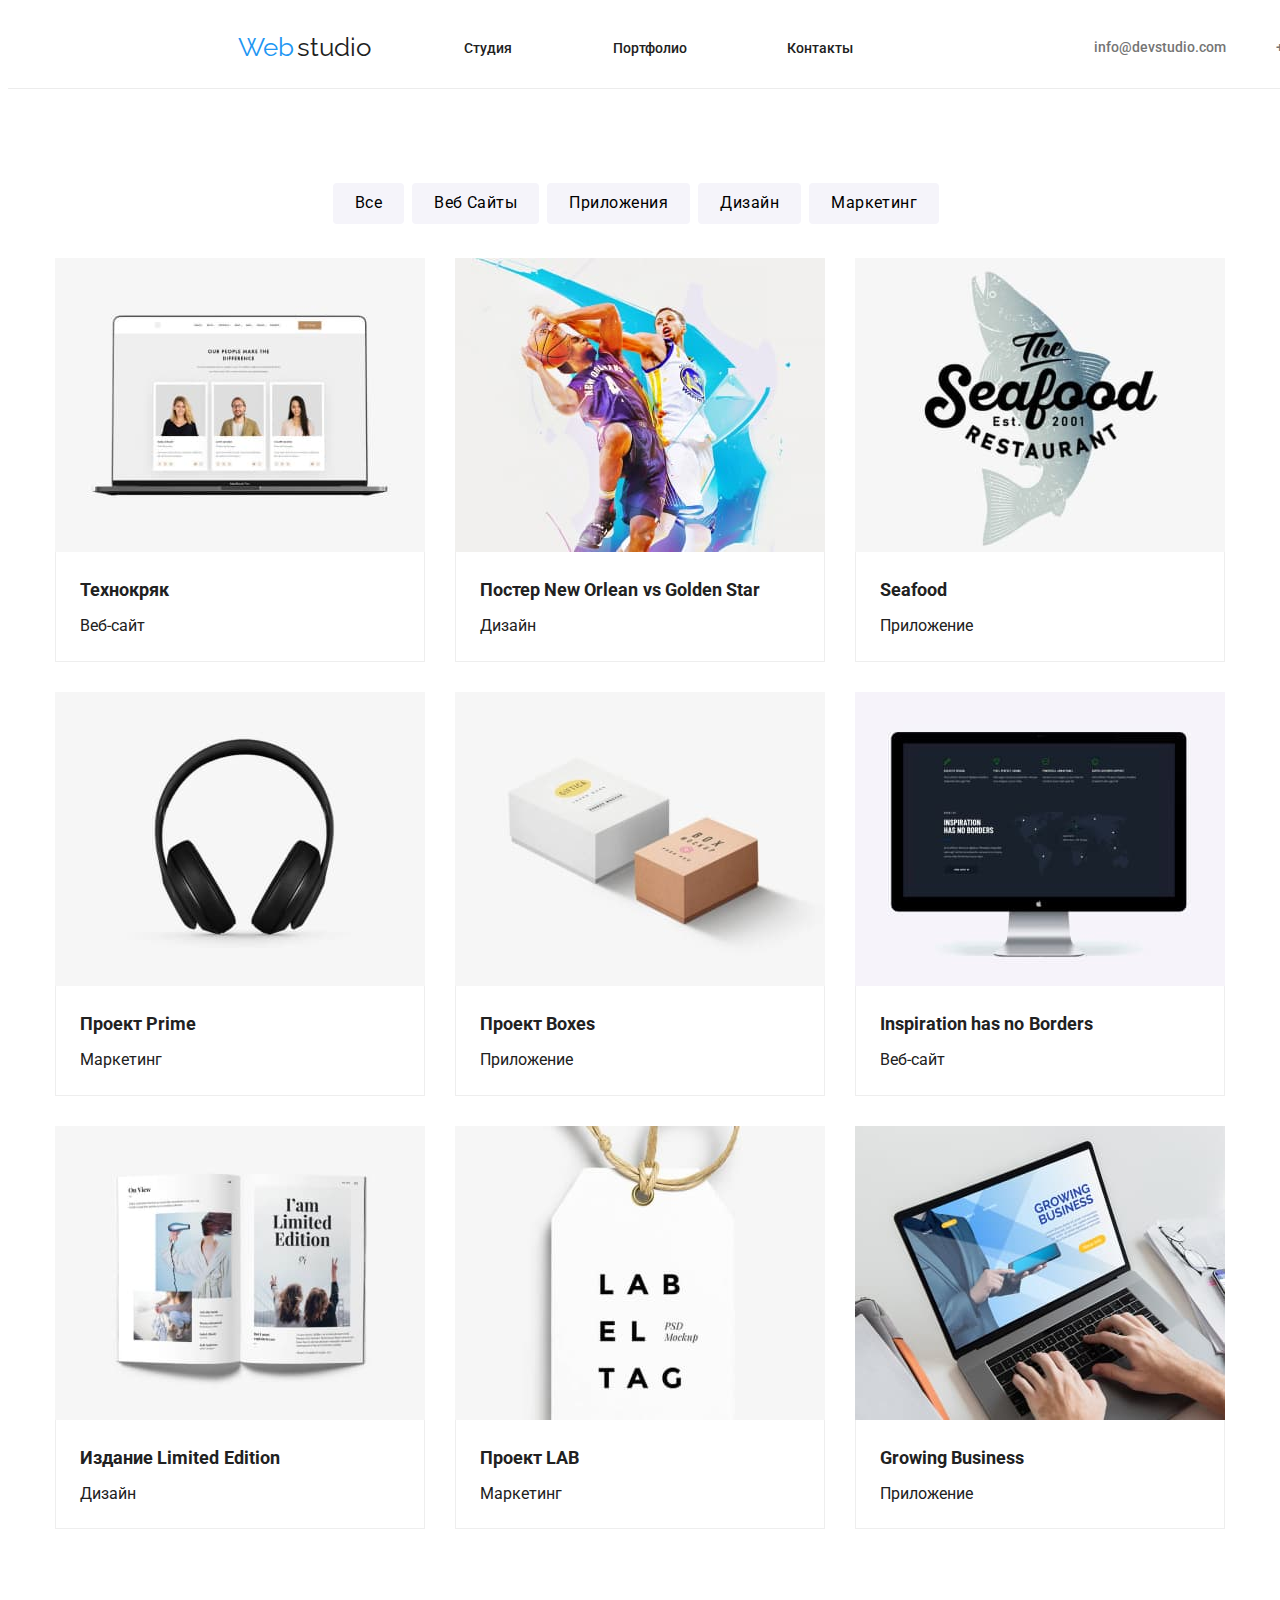
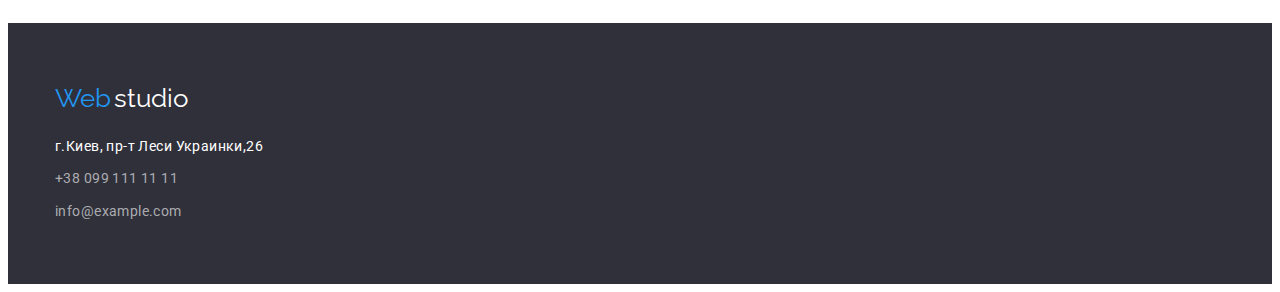
==== portfolio.html @ 30471bc2 "st" ====
<!DOCTYPE html>
<html lang="ru">
<head>
    <meta charset="UTF-8">
    <meta http-equiv="X-UA-Compatible" content="IE=edge">
    <meta name="viewport" content="width=device-width, initial-scale=1.0">
    <title>Portfolio</title>
    <link rel="stylesheet" href="https://cdnjs.cloudflare.com/ajax/libs/modern-normalize/1.1.0/modern-normalize.min.css"
        integrity="sha512-wpPYUAdjBVSE4KJnH1VR1HeZfpl1ub8YT/NKx4PuQ5NmX2tKuGu6U/JRp5y+Y8XG2tV+wKQpNHVUX03MfMFn9Q=="
        crossorigin="anonymous" referrerpolicy="no-referrer" />
    <link href="https://fonts.googleapis.com/css2?family=Raleway:wght@700&family=Roboto:wght@400;500;700;900&display=swap"
        rel="stylesheet">
    <link rel="stylesheet" href="./css/styles.css">
</head>
<body>
<!-- Шапка страницы -->
<header class="header">
    <!-- Навигация сайта -->
    <div class="header-container container">
        <nav class="nav">
            <a href="/" class="link logo-flex"> <span class="logoweb">Web</span> <span class="logo">studio</span> </a>
            <ul class="header-list ul-li">
                <li class="contact"> <a href="./index.html" class="header-item link">Студия</a></li>
                <li class="contact"> <a href="./portfolio.html" class="header-item link">Портфолио</a></li>
                <li class="contact"> <a href="/" class="header-item link">Контакты</a></li>
            </ul>
        </nav>
        <!-- Контакты -->
        <ul class="header-contacts ul-li ">
            <li class="contact"><a class="header-contact link" href="mailto:info@devstudio.com " title="info@devstudio.com"> info@devstudio.com
                </a></li>
                <li class="contact"><a class="header-contact link" href="tel:+380961111111">+38 096 111 11 11</a></li>
        </ul>
    </div>
</header>
<!-- Портфолио  -->

<main class="main">

    <section class="portfolio-main section">
        <div class="container">
                <h1 class="visually-hidden">Портфолио</h1>

                <!-- Кнопки -->
                    <ul class="button-list ul-li">
                        <li><button type="button" class="button-item">Все</button></li>
                        <li><button type="button" class="button-item">Веб Сайты</button></li>
                        <li><button type="button" class="button-item">Приложения</button></li>
                        <li><button type="button" class="button-item">Дизайн</button></li>
                        <li><button type="button" class="button-item">Маркетинг</button></li>
                    </ul>

            <!-- Основной контент -->

                <ul class="main-list ul-li">
                    <li class="main-item">
                        <a href="" class="link">
                            <article>
                                
                                    <img src="./images/portfolio-notebook.jpg" alt="Ноутбук" width="370">
                                
                                <div class="card-text" >
                                    <h2 class="title">Технокряк</h2>
                                    <p class="text">Веб-сайт</p>
                                </div>
                            </article>
                        </a>
                    </li>

                    <li class="main-item">
                        <a href="" class="link">
                            <article>
                                
                                    <img src="./images/portfolio-basket.jpg" alt="Постер игры в баскетбол" width="370">
                                
                                <div class="card-text" >
                                    <h2 class="title">Постер <span lang="en">New Orlean vs Golden Star</span></h2>
                                    <p class="text">Дизайн</p>
                                </div>
                            </article>
                        </a>

                    </li>
                    <li class="main-item">
                        <a href="" class="link">
                            <article>
                                
                                    <img src="./images/portfolio-logo.jpg" alt="Логотип ресторана" width="370">
                                
                                <div class="card-text" >
                                    <h2 class="title" lang="en">Seafood</h2>
                                    <p class="text">Приложение</p>
                                </div>
                            </article>
                        </a>
                    </li>

                    <li class="main-item">
                        <a href="/" class="link">

                            <article>
                                
                                    <img src="./images/portfolio-music.jpg" alt="Наушники" width="370">
                                
                                <div class="card-text" >
                                    <h2 class="title">Проект <span lang="en">Prime</span></h2>
                                    <p class="text">Маркетинг</p>
                                </div>
                            </article>
                        </a>
                    </li>

                    <li class="main-item">
                        <a href="/" class="link">
                            <article>
                                
                                    <img src="./images/portfolio-cube.jpg" alt="Коробка" width="370">
                                
                                <div class="card-text" >
                                    <h2 class="title">Проект <span lang="en">Boxes</span></h2>
                                    <p class="text">Приложение</p>
                                </div>
                            </article>
                        </a>
                    </li>

                    <li class="main-item">
                        <article>
                            
                                <img src="./images/portfolio-screen.jpg" alt="Монитор" width="370">
                            
                            <div class="card-text" >
                                <h2 class="title" lang="en">Inspiration has no Borders</h2>
                                <p class="text">Веб-сайт</p>
                            </div>
                        </article>
                        <a href="/" class="link">
                        </a>
                    </li>

                    <li class="main-item">
                        <article>
                            
                                <img src="./images/portfolio-book.jpg" alt="Книга" width="370">
                            
                            <div class="card-text" >
                                <h2 class="title">Издание <span lang="en">Limited Edition</span></h2>
                                <p class="text">Дизайн</p>
                            </div>
                        </article>
                        <a href="/" class="link">
                        </a>
                    </li>

                    <li class="main-item">
                        <article>
                            
                                <img src="./images/portfolio-letters.jpg" alt="Бирка" width="370">
                            
                            <div class="card-text" >
                                <h2 class="title">Проект LAB</h2>
                                <p class="text">Маркетинг</p>
                            </div>
                        </article>
                        <a href="/" class="link">
                        </a>
                    </li>

                    <li class="main-item">
                        <a href="/" class="link">
                            <article>
                                
                                    <img src="./images/portfolio-business.jpg" alt="Вебсайт" width="370">
                                
                                <div class="card-text" >
                                    <h2 class="title" lang="en">Growing Business</h2>
                                    <p class="text">Приложение</p>
                                </div>
                            </article>
                        </a>
                    </li>
                </ul>
        </div>
    </section>
</main>


<!-- footer -->
<footer class="footer">
    <div class="container">
        <a href="/" class="logo-footer link"> <span class="logoweb">Web</span> <span class="footer-logo">studio</span> </a>
        <address class="address-section">
            <ul class="footer-list ul-li">
                <li class="footer-item"><a href="/" class="footer-contact adress link"> г.Киев, пр-т Леси Украинки,26 </a></li>
                <li class="footer-item"><a href="tel:+380991111111" class="footer-contact link">+38 099 111 11 11</a></li>
                <li class="footer-item"><a href="mailto:info@example.com" title="info@example.com" class="footer-contact link"> info@example.com
                    </a></li>
            </ul>
        </address>
    </div>
</footer>
</body>
</html>
---- css/styles.css ----
:root {
  --primary-text-color: #e5e5e5;
  --title-text-color: #212121;
  --accent-color: #2196f3;
  --blue-main-button-hover: #188ce8;
  --primary-white-color: #757575;
  --button-background: #f5f4fa;
  --white-color: #ffffff;
  --black-box-color: #2f303a;
  --style-for-footer-contacts: #acacb0;
  --background-for-header: #ececec;
  --size-margin-one: 30px;
  --border-card-portfolio: #eeeeee;
}
body {
  color: var(--title-text-color);
  background-color: var(--white-color);
  font-family: Roboto, sans-serif;
  font-size: 14px;
  letter-spacing: 0.03px;
}
p,
h1,
h2,
h3,
h4,
h5,
h6 {
  margin: 0;
}
ul,
ol {
  margin: 0;
  padding: 0;
}
img {
  display: block;
  max-width: 100%;
  height: auto;
}
*,
*::before,
*::after {
  box-sizing: border-box;
}
.link {
  text-decoration: none;
}
.ul-li {
  list-style: none;
}

/* Общие стили и стили портфолио */
.section {
  padding-top: 94px;
  padding-bottom: 94px;
}

.container {
  width: 1200px;
  padding-left: 15px;
  padding-right: 15px;
  margin: 0 auto;
}
.header-container {
  display: flex;
  align-items: center;
}
.nav {
  display: flex;
  align-items: center;
}
.logo-flex {
  margin-top: 24px;
  margin-bottom: 25px;
  margin-right: 93px;
  margin-left: 15px;
}

.header-contacts {
  display: flex;
  align-items: center;
  margin-left: auto;
}

.header-contact {
  font-style: normal;
  font-weight: 500;
  line-height: 1.7;
  letter-spacing: 2%;
  color: var(--primary-white-color);
}

.contact {
  margin-right: 50px;
}
.contact:last-child {
  margin-right: 0;
}

.header-list {
  display: flex;
}

.header {
  border-bottom-color: var(--background-for-header);
  border-bottom-width: 1px;
  border-bottom-style: solid;

  width: 1600px;
  height: auto;

  display: flex;
}
/* Хедер */
/* Логтип */
.logoweb {
  color: var(--accent-color);
  font-family: Raleway;
  font-size: 26px;
  line-height: 1.2;
}
.logo {
  color: var(--title-text-color);
  font-family: Raleway;
  font-size: 26px;
  line-height: 1.2;
}
/* Ссылки навигации */
/* .header-item:last-child {
  margin-right: 0;
} */

.header-item {
  font-style: normal;
  font-weight: 500;
  line-height: 1.14;
  letter-spacing: 2%;
  color: var(--title-text-color);
  display: inline block;

  margin-right: 50px;
}
.header-item:hover,
.header-item:focus {
  font-weight: 500;
  line-height: 1.14;
  color: var(--accent-color);
}

/* Hover для контактов */
.header-contact:hover,
.header-contact:focus {
  color: var(--accent-color);
}

/* ----------Позиционирование Main -------portfolio----*/

.portfolio-main {
  padding-top: 94px;
  padding-bottom: 94px;
}

.button-list {
  display: flex;

  margin-bottom: 34px;
  justify-content: center;
}
.button-item {
  margin-right: 8px;

  border-radius: 4px;
  overflow: hidden;
  border: 0;
}

.main-list {
  display: flex;
  justify-content: center;
  flex-wrap: wrap;
  margin-top: calc(-1 * var(--size-margin-one));
  margin-left: calc(-1 * var(--size-margin-one));
}
.main-item {
  flex-basis: calc(100% / 3 - var(--size-margin-one));
  margin-left: var(--size-margin-one);
  margin-top: var(--size-margin-one);
}
.card-text {
  padding: 20px 24px;

  border-right-width: 1px;
  border-right-style: solid;
  border-right-color: var(--border-card-portfolio);

  border-left-width: 1px;
  border-left-style: solid;
  border-left-color: var(--border-card-portfolio);

  border-bottom-color: var(--border-card-portfolio);
  border-bottom-width: 1px;
  border-bottom-style: solid;
}

/* Позиционирование Футер */

/* Позиционирование главной страницы */
/* Позиционирование main главной страницы */

.main-second-section {
  margin: 0 auto;
  align-items: center;
}

.main-second-list {
  display: flex;
}
.main-second-item {
  margin-right: 30px;
}

.main-second-item:last-child {
  margin-right: 0;
}
/* Заголовки секции */
.main-second-title {
  font-weight: 700;
  line-height: 1.1;
  font-size: 14px;
  text-transform: uppercase;
}
/* Текст секции */
.main-second-text {
  line-height: 1.7;
  color: var(--primary-white-color);

  margin-top: 10px;
}

/* Заголовок секции */
.main-third-title {
  font-weight: 700;
  font-size: 36px;
  line-height: 1.2;
  text-align: center;

  padding-bottom: 50px;
}
.main-third-list {
  align-content: center;
  display: flex;
  margin-right: -30px;
  justify-content: center;
  margin-right: -30px;
}
.main-third-item {
  width: calc(100% / 3 - 30);
  margin-right: 30px;
}
/* -------------Секция наша команда --------------*/
.team-section {
  background-color: var(--button-background);
  padding-bottom: 94px;
}
.team {
  text-align: center;
  justify-content: center;
  margin-bottom: 50px;
}
.team-list {
  display: flex;
  padding-right: auto;
  padding-left: auto;
  margin-top: calc(-1 * var(--size-margin-one));
  margin-left: calc(-1 * var(--size-margin-one));
}
.team-list > .team-item {
  flex-basis: calc(100% / 4 - var(--size-margin-one));
  margin-left: var(--size-margin-one);
  margin-top: var(--size-margin-one);
}

.team {
  font-weight: 700;
  font-size: 36px;
  line-height: 1.2;

  text-align: center;
}

.team-title {
  font-weight: 500;
  font-size: 16px;
  line-height: 1.2;

  text-align: center;
}
/* Текст секции */
.team-text {
  font-size: 16px;
  line-height: 1.2;

  text-align: center;
  margin-top: 10px;
}

.card {
  background-color: white;

  box-shadow: 0px 1px 3px rgba(0, 0, 0, 0.12), 0px 1px 1px rgba(0, 0, 0, 0.14),
    0px 2px 1px rgba(0, 0, 0, 0.2);

  border-radius: 0px 0px 4px 4px;
}

.card-content {
  padding-top: 30px;
  padding-bottom: 30px;
}

/* Футер основная страница */

/* Main contant */
.main {
  background-color: var(--white-color);
}
/* Скрытый заголовок */
.visually-hidden {
  position: absolute;
  width: 1px;
  height: 1px;
  margin: -1px;
  padding: 0;
  overflow: hidden;
  border: 0;
  clip: rect(0 0 0 0);
}

/* -----------Кнопки портфолио------------- */

.button-item {
  font-family: Roboto;
  font-style: 500;
  font-size: 16px;
  line-height: 1.8;
  letter-spacing: 0.03em;
  background-color: var(--button-background);
  cursor: pointer;
  font-family: inherit;

  padding: 6px 22px;
}
.button-item:hover,
.button-item:focus {
  background-color: var(--accent-color);
  color: var(--white-color);
  cursor: pointer;
  font-family: inherit;
}
.button-item:active {
  color: var(--accent-color);
}

/* -----------Шрифты основного контента портфолио */
.title {
  font-weight: 700;
  font-size: 18px;
  line-height: 2;
  color: var(--title-text-color);

  margin-bottom: 4px;
}
/* Текст портфолио */
.text {
  font-size: 16px;
  line-height: 1.8;
  color: var(--title-text-color);
}
/* Footer */
.footer {
  background-color: var(--black-box-color);
  padding-top: 60px;
  padding-bottom: 60px;
}
/* ----------Вторая часть логотипа футера */
.footer-logo {
  color: var(--white-color);
  font-family: Raleway;
  font-size: 26px;
  line-height: 1.2;
}
.logo-footer {
}
.footer-item {
  margin-bottom: 9px;
}
.footer-item:last-child {
  margin-bottom: 0;
}
.footer-item:first-child {
  margin-top: 20px;
}

/* --------------Контактные данные футер*/
.footer-contact {
  font-style: normal;
  line-height: 1.7;
  letter-spacing: 0.03em;
  color: var(--style-for-footer-contacts);
  margin-bottom: 9px;
}
.footer-contact:hover,
.footer-contact:focus {
  line-height: 1.7;
  color: var(--accent-color);
}
.adress {
  color: var(--white-color);
}

/*----------- Стили главной страницы */
/* -----------Хедер идентичен странице портфолио */

/* ---------Основная секция------- */

.main-first-section {
  background-color: var(--black-box-color);
  flex-grow: 1;
  align-items: center;
  text-align: center;

  padding-top: 200px;
  padding-bottom: 200px;
}
/* Заголовок */
.chief-title {
  font-weight: 900;
  font-size: 44px;
  line-height: 1.3;
  text-align: center;
  vertical-align: top;
  color: var(--white-color);
  text-transform: uppercase;

  width: 696px;
  margin: 0 auto;
  margin-bottom: 30px;
}
/* Кнопка под заголовком */
.main-button {
  font-family: Roboto;
  font-weight: 700;
  font-size: 16px;
  line-height: 1.8;
  letter-spacing: 0.03em;
  background-color: var(--accent-color);
  color: var(--white-color);
  cursor: pointer;
  font-family: inherit;
  text-align: center;

  border-radius: 4px;
  overflow: hidden;
  border: 0;

  padding: 10px 32px;
}

/* Секция чем мы занимаемся */
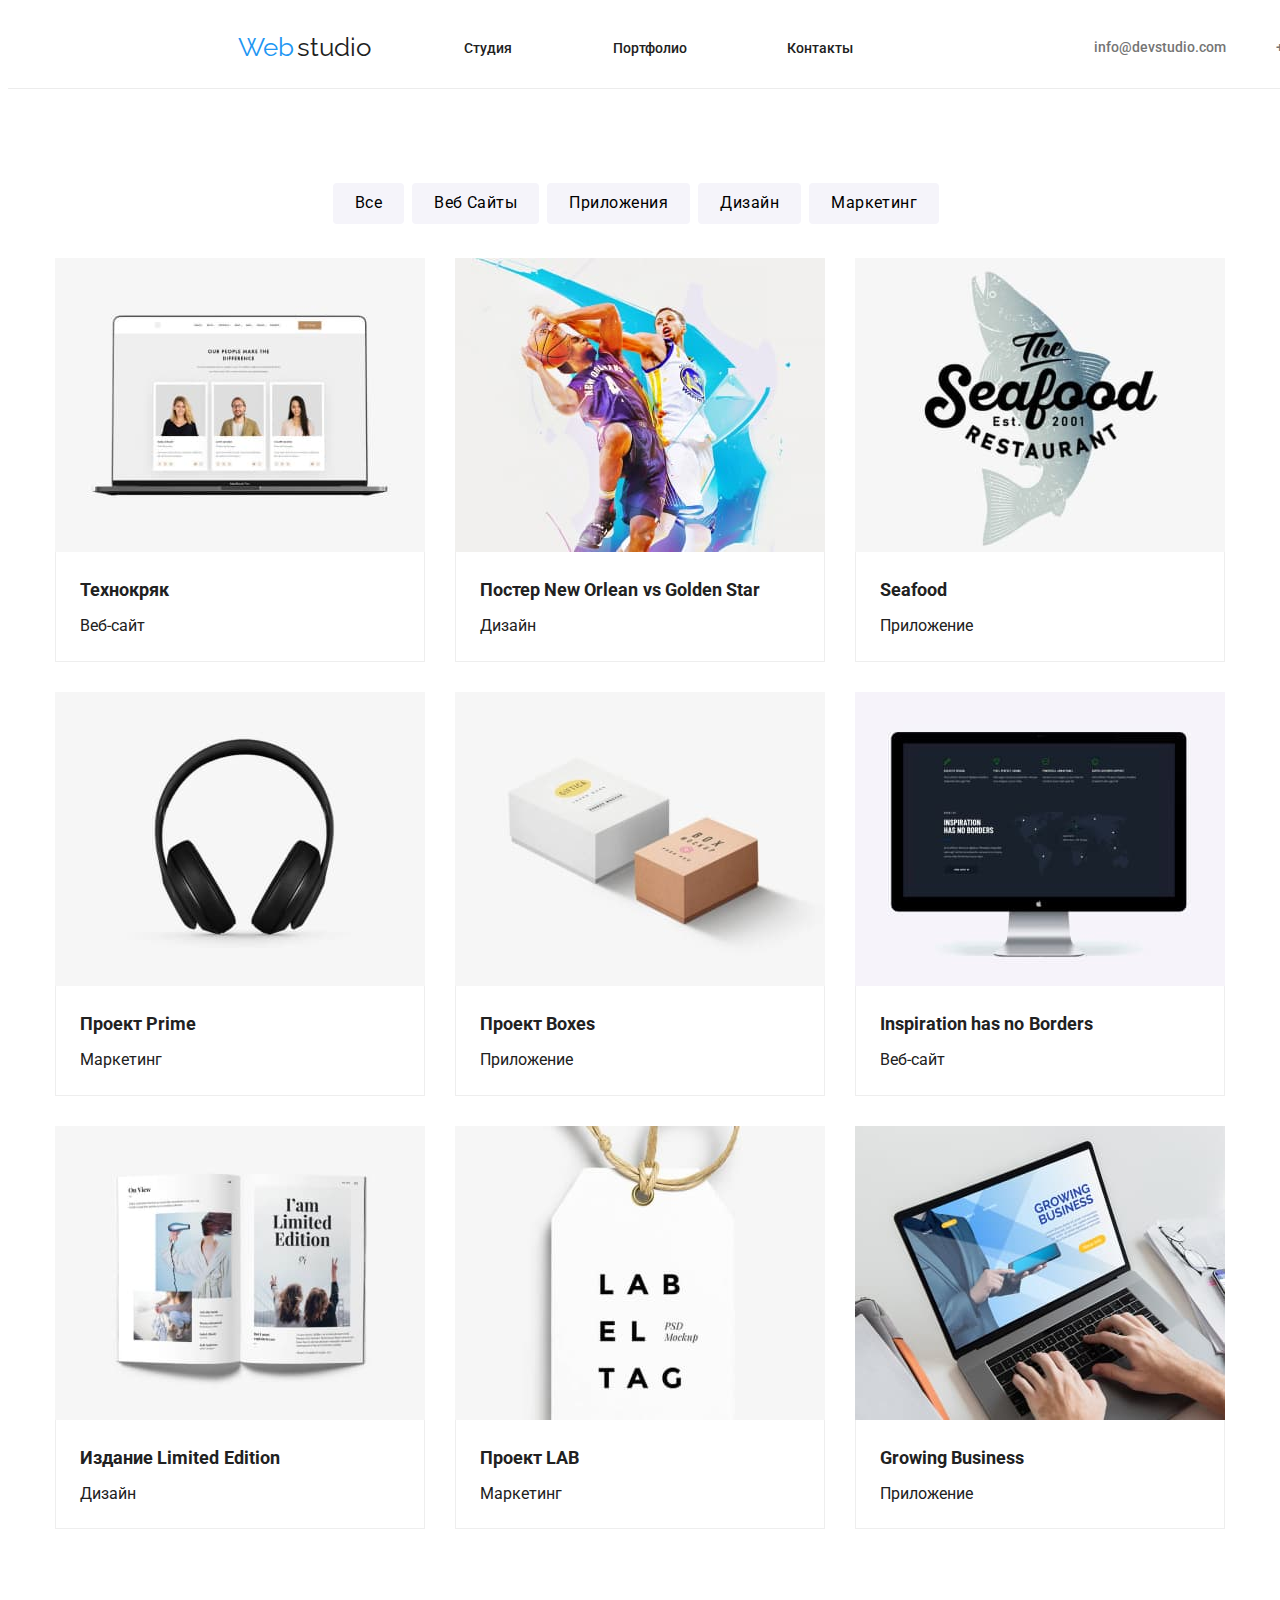
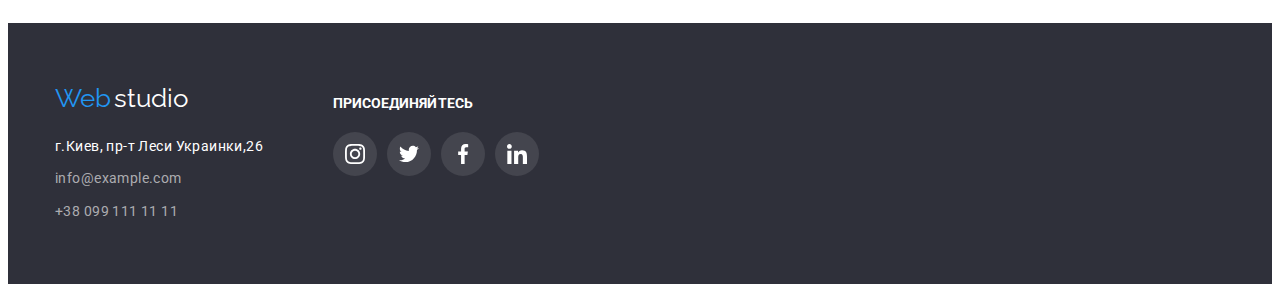
==== commit 4a5495d4: "need fix header" ====
--- a/portfolio.html
+++ b/portfolio.html
@@ -27,9 +27,13 @@
         </nav>
         <!-- Контакты -->
         <ul class="header-contacts ul-li ">
-            <li class="contact"><a class="header-contact link" href="mailto:info@devstudio.com " title="info@devstudio.com"> info@devstudio.com
-                </a></li>
-                <li class="contact"><a class="header-contact link" href="tel:+380961111111">+38 096 111 11 11</a></li>
+            <li class="contact">
+                <a class="header-contact link" href="mailto:info@devstudio.com " title="info@devstudio.com"> info@devstudio.com
+                </a>
+            </li>
+                <li class="contact">
+                    <a class="header-contact link" href="tel:+380961111111">+38 096 111 11 11</a>
+                </li>
         </ul>
     </div>
 </header>
@@ -186,18 +190,82 @@
 
 
 <!-- footer -->
-<footer class="footer">
-    <div class="container">
-        <a href="/" class="logo-footer link"> <span class="logoweb">Web</span> <span class="footer-logo">studio</span> </a>
-        <address class="address-section">
-            <ul class="footer-list ul-li">
-                <li class="footer-item"><a href="/" class="footer-contact adress link"> г.Киев, пр-т Леси Украинки,26 </a></li>
-                <li class="footer-item"><a href="tel:+380991111111" class="footer-contact link">+38 099 111 11 11</a></li>
-                <li class="footer-item"><a href="mailto:info@example.com" title="info@example.com" class="footer-contact link"> info@example.com
-                    </a></li>
-            </ul>
-        </address>
-    </div>
-</footer>
+    <footer class="footer">
+        <div class="container footer-main-container">
+            <div class="footer-left">
+                <a href="/" class="logo-footer link"> <span class="logoweb">Web</span> <span
+                        class="footer-logo">studio</span>
+                </a>
+    
+                <address class="address-section">
+                    <ul class="footer-list ul-li">
+                        <li class="footer-item"><a href="/" class="footer-contact adress link"> г.Киев, пр-т Леси
+                                Украинки,26 </a></li>
+                        <li class="footer-item"><a href="mailto:info@example.com" title="info@example.com"
+                                class="footer-contact link">info@example.com</a></li>
+                        <li class="footer-item"><a href="tel:+380991111111" class="footer-contact link">+38 099 111 11
+                                11</a></li>
+    
+                    </ul>
+                </address>
+            </div>
+    
+    
+            <!--  ------------------------------------Правая часть футер--------------- -->
+            <div class="footer-right">
+                <h class="footer-card-title">Присоединяйтесь</h>
+                <ul class="footer-card-list ul-li">
+                    <li class="footer-card-item">
+                        <a href="" class="footer-card-link">
+                            <svg class="footer-card-icon" width="20px" height="20px">
+                                <use href="./images/icons.svg#icon-instagram">
+    
+                                </use>
+                            </svg>
+    
+                        </a>
+    
+                    </li>
+                    <li class="footer-card-item">
+                        <a href="" class="footer-card-link">
+                            <svg class="footer-card-icon" width="20px" height="20px">
+                                <use href="./images/icons.svg#icon-twitter">
+    
+                                </use>
+                            </svg>
+    
+                        </a>
+    
+                    </li>
+                    <li class="footer-card-item">
+                        <a href="" class="footer-card-link">
+                            <svg class="footer-card-icon" width="20px" height="20px">
+                                <use href="./images/icons.svg#icon-facebook">
+    
+                                </use>
+                            </svg>
+    
+                        </a>
+    
+                    </li>
+                    <li class="footer-card-item">
+                        <a href="" class="footer-card-link">
+                            <svg class="footer-card-icon" width="20" height="20px">
+                                <use href="./images/icons.svg#icon-linkedin">
+    
+                                </use>
+                            </svg>
+    
+                        </a>
+    
+                    </li>
+    
+                </ul>
+            </div>
+    
+    
+        </div>
+    
+    </footer>
 </body>
 </html> --- a/css/styles.css
+++ b/css/styles.css
@@ -56,25 +56,58 @@
   padding-bottom: 94px;
 }
 
+/* ----------------------------------------------------------Шапка страницы----------- */
+.header {
+  border-bottom-color: var(--background-for-header);
+  border-bottom-width: 1px;
+  border-bottom-style: solid;
+
+  width: 1600px;
+  height: auto;
+
+  display: flex;
+}
+.header-container {
+  display: flex;
+  align-items: center;
+}
 .container {
   width: 1200px;
   padding-left: 15px;
   padding-right: 15px;
   margin: 0 auto;
 }
-.header-container {
-  display: flex;
-  align-items: center;
-}
 .nav {
   display: flex;
   align-items: center;
+}
+/* ------------------------Логотип header----------  */
+.logoweb {
+  color: var(--accent-color);
+  font-family: Raleway;
+  font-size: 26px;
+  line-height: 1.2;
+}
+.logo {
+  color: var(--title-text-color);
+  font-family: Raleway;
+  font-size: 26px;
+  line-height: 1.2;
 }
 .logo-flex {
   margin-top: 24px;
   margin-bottom: 25px;
   margin-right: 93px;
   margin-left: 15px;
+}
+.header-list {
+  display: flex;
+}
+.contact {
+  margin-right: 50px;
+}
+.contact:last-child {
+  margin-right: 0;
 }
 
 .header-contacts {
@@ -90,47 +123,6 @@
   letter-spacing: 2%;
   color: var(--primary-white-color);
 }
-
-.contact {
-  margin-right: 50px;
-}
-.contact:last-child {
-  margin-right: 0;
-}
-
-.header-list {
-  display: flex;
-}
-
-.header {
-  border-bottom-color: var(--background-for-header);
-  border-bottom-width: 1px;
-  border-bottom-style: solid;
-
-  width: 1600px;
-  height: auto;
-
-  display: flex;
-}
-/* Хедер */
-/* Логтип */
-.logoweb {
-  color: var(--accent-color);
-  font-family: Raleway;
-  font-size: 26px;
-  line-height: 1.2;
-}
-.logo {
-  color: var(--title-text-color);
-  font-family: Raleway;
-  font-size: 26px;
-  line-height: 1.2;
-}
-/* Ссылки навигации */
-/* .header-item:last-child {
-  margin-right: 0;
-} */
-
 .header-item {
   font-style: normal;
   font-weight: 500;
@@ -153,8 +145,60 @@
 .header-contact:focus {
   color: var(--accent-color);
 }
-
-/* ----------Позиционирование Main -------portfolio----*/
+.header-icon {
+}
+/* ---------------------------------------------------Основной контент-- Первая секция----------- */
+.main-first-section {
+  background-color: var(--black-box-color);
+
+  background-image: linear-gradient(0deg, rgba(0, 0, 0, 0.2), rgba(0, 0, 0, 0.2)),
+    url(../images/hero.png);
+  background-repeat: no-repeat;
+  background-position: center;
+  background-size: 1600px auto;
+
+  flex-grow: 1;
+  align-items: center;
+  text-align: center;
+
+  padding-top: 200px;
+  padding-bottom: 200px;
+}
+/* ---------------Заголовок------------- */
+.chief-title {
+  font-weight: 900;
+  font-size: 44px;
+  line-height: 1.3;
+  text-align: center;
+  vertical-align: top;
+  color: var(--white-color);
+  text-transform: uppercase;
+
+  width: 696px;
+  margin: 0 auto;
+  margin-bottom: 30px;
+}
+/* ---------------Кнопка под заголовком-------------- */
+.main-button {
+  font-family: Roboto;
+  font-weight: 700;
+  font-size: 16px;
+  line-height: 1.8;
+  letter-spacing: 0.03em;
+  background-color: var(--accent-color);
+  color: var(--white-color);
+  cursor: pointer;
+  font-family: inherit;
+  text-align: center;
+
+  border-radius: 4px;
+  overflow: hidden;
+  border: 0;
+
+  padding: 10px 32px;
+}
+
+/* --------------------------Позиционирование Main -------portfolio----*/
 
 .portfolio-main {
   padding-top: 94px;
@@ -203,14 +247,13 @@
   border-bottom-style: solid;
 }
 
-/* Позиционирование Футер */
-
 /* Позиционирование главной страницы */
 /* Позиционирование main главной страницы */
 
 .main-second-section {
   margin: 0 auto;
   align-items: center;
+  margin-bottom: -94px;
 }
 
 .main-second-list {
@@ -258,16 +301,12 @@
   width: calc(100% / 3 - 30);
   margin-right: 30px;
 }
-/* -------------Секция наша команда --------------*/
+/* ----------------------------------------------------------Секция наша команда --------------*/
 .team-section {
   background-color: var(--button-background);
   padding-bottom: 94px;
 }
-.team {
-  text-align: center;
-  justify-content: center;
-  margin-bottom: 50px;
-}
+
 .team-list {
   display: flex;
   padding-right: auto;
@@ -287,6 +326,8 @@
   line-height: 1.2;
 
   text-align: center;
+  justify-content: center;
+  margin-bottom: 50px;
 }
 
 .team-title {
@@ -318,8 +359,36 @@
   padding-top: 30px;
   padding-bottom: 30px;
 }
-
-/* Футер основная страница */
+.card-social-list {
+  display: flex;
+  justify-content: center;
+  margin-top: 16px;
+}
+
+.card-social-item + .card-social-item {
+  margin-left: 10px;
+}
+
+.card-social-link {
+  width: 44px;
+  height: 44px;
+  background-color: var(--white-color);
+  display: flex;
+  justify-content: center;
+  align-items: center;
+  border-radius: 50%;
+
+  color: #afb1b8;
+}
+
+.card-social-icon {
+  fill: currentColor;
+}
+.card-social-link:hover,
+.card-social-link:focus {
+  background-color: var(--accent-color);
+  color: var(--white-color);
+}
 
 /* Main contant */
 .main {
@@ -337,7 +406,50 @@
   clip: rect(0 0 0 0);
 }
 
-/* -----------Кнопки портфолио------------- */
+/* -------------------------------Секция постоянные клиенты------------------- */
+
+.clients-title {
+  font-weight: 700;
+  font-size: 36px;
+  line-height: 1.2;
+
+  text-align: center;
+  justify-content: center;
+  margin-bottom: 50px;
+}
+.clients-icon-list {
+  display: flex;
+  justify-content: center;
+  align-items: center;
+}
+.clients-icon-item + .clients-icon-item {
+  margin-left: 30px;
+}
+.card-clients-icon {
+  fill: currentColor;
+}
+.card-clients-link {
+  width: 170px;
+  height: 92px;
+  display: flex;
+  justify-content: center;
+  align-items: center;
+
+  border-radius: 4px;
+  border-width: 1px;
+  border-style: solid;
+  border-color: #afb1b8;
+
+  color: #afb1b8;
+}
+.card-clients-link:hover,
+.card-clients-link:focus {
+  background-color: var(--white-color);
+  color: var(--accent-color);
+  border-color: var(--accent-color);
+}
+
+/* ----------------------------Кнопки портфолио------------- */
 
 .button-item {
   font-family: Roboto;
@@ -362,7 +474,7 @@
   color: var(--accent-color);
 }
 
-/* -----------Шрифты основного контента портфолио */
+/* ---------------------------------------Шрифты основного контента портфолио------------------------ */
 .title {
   font-weight: 700;
   font-size: 18px;
@@ -383,7 +495,7 @@
   padding-top: 60px;
   padding-bottom: 60px;
 }
-/* ----------Вторая часть логотипа футера */
+/* ----------------------------------------Вторая часть логотипа футера------------------------ */
 .footer-logo {
   color: var(--white-color);
   font-family: Raleway;
@@ -402,7 +514,7 @@
   margin-top: 20px;
 }
 
-/* --------------Контактные данные футер*/
+/* -----------------------------Контактные данные футер-------------------------*/
 .footer-contact {
   font-style: normal;
   line-height: 1.7;
@@ -418,53 +530,82 @@
 .adress {
   color: var(--white-color);
 }
-
-/*----------- Стили главной страницы */
-/* -----------Хедер идентичен странице портфолио */
-
-/* ---------Основная секция------- */
-
-.main-first-section {
-  background-color: var(--black-box-color);
-  flex-grow: 1;
-  align-items: center;
-  text-align: center;
-
-  padding-top: 200px;
-  padding-bottom: 200px;
-}
-/* Заголовок */
-.chief-title {
-  font-weight: 900;
-  font-size: 44px;
-  line-height: 1.3;
-  text-align: center;
-  vertical-align: top;
-  color: var(--white-color);
+/* -----------------------------footer правая часть---------------------------------- */
+.footer-main-container {
+  display: flex;
+}
+.footer-right {
+  margin-left: 70px;
+  margin-top: 12px;
+}
+.footer-card-title {
+  color: #ffffff;
+  font-weight: 700;
+  line-height: 1.1;
+  font-size: 14px;
   text-transform: uppercase;
 
-  width: 696px;
-  margin: 0 auto;
+  color: #ffffff;
+}
+.footer-card-title {
+  font-weight: 700;
+  font-size: 14px;
+  line-height: 1.2;
+
+  text-align: center;
+  justify-content: center;
+}
+.footer-card-list {
+  display: flex;
+  justify-content: left;
+  align-items: center;
+  margin-top: 20px;
+}
+.footer-card-item {
+  width: 44px;
+  height: 44px;
+}
+.footer-card-item + .footer-card-item {
+  margin-left: 10px;
+}
+.footer-card-icon {
+  fill: currentColor;
+}
+.footer-card-link {
+  width: 44px;
+  height: 44px;
+  background-color: #44454e;
+  display: flex;
+  justify-content: center;
+  align-items: center;
+  border-radius: 50%;
+
+  color: #ffffff;
+}
+.footer-card-link:hover,
+.footer-card-link:focus {
+  background-color: var(--accent-color);
+}
+
+/* -----------------------------Main-secomd-section--------- */
+.main-card-container {
+  display: flex;
+  justify-content: center;
+  align-items: center;
+
+  padding-top: 25px;
+}
+
+.main-card-item {
+  width: 270px;
+  height: 120px;
+  border-radius: 4px;
+  background-color: #f5f4fa;
+
   margin-bottom: 30px;
 }
-/* Кнопка под заголовком */
-.main-button {
-  font-family: Roboto;
-  font-weight: 700;
-  font-size: 16px;
-  line-height: 1.8;
-  letter-spacing: 0.03em;
-  background-color: var(--accent-color);
-  color: var(--white-color);
-  cursor: pointer;
-  font-family: inherit;
-  text-align: center;
-
-  border-radius: 4px;
-  overflow: hidden;
-  border: 0;
-
-  padding: 10px 32px;
-}
-
-/* Секция чем мы занимаемся */
+.main-card-list {
+}
+.main-card-item + .main-card-item {
+  margin-left: 30px;
+}
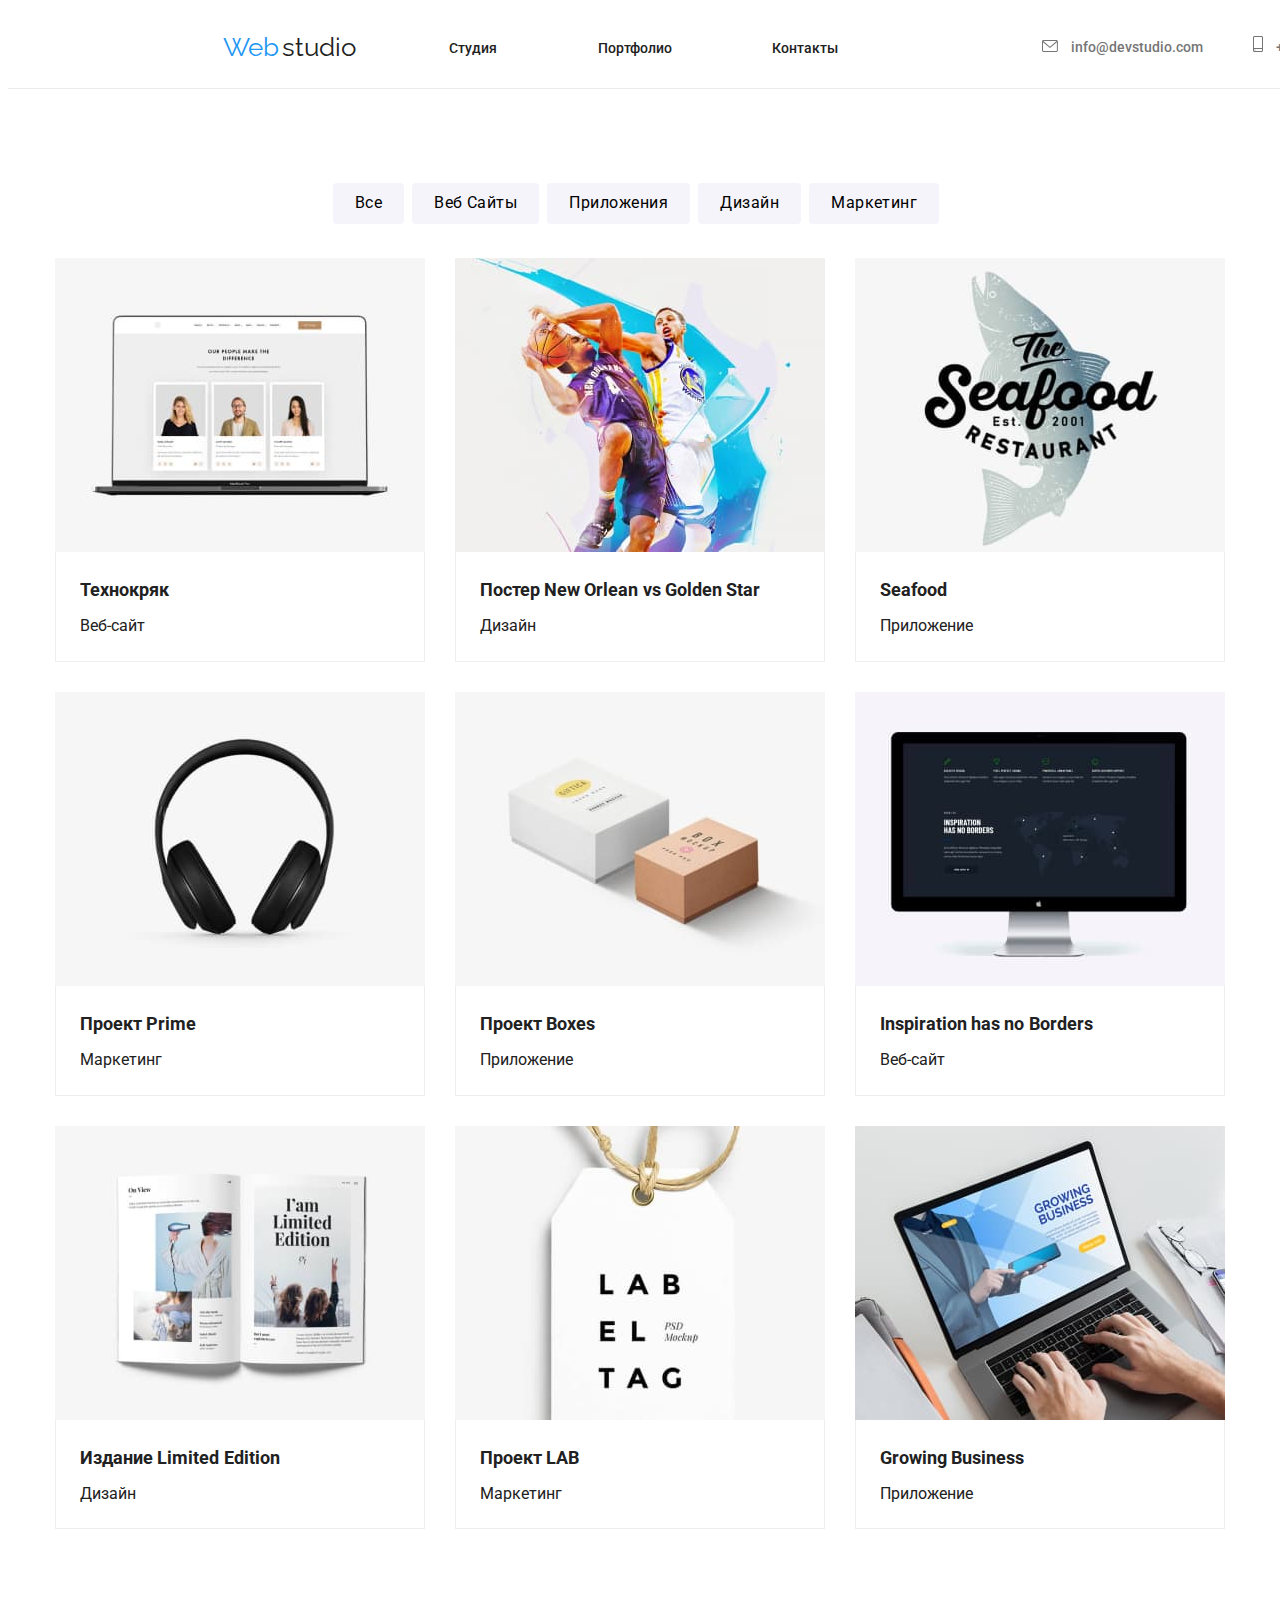
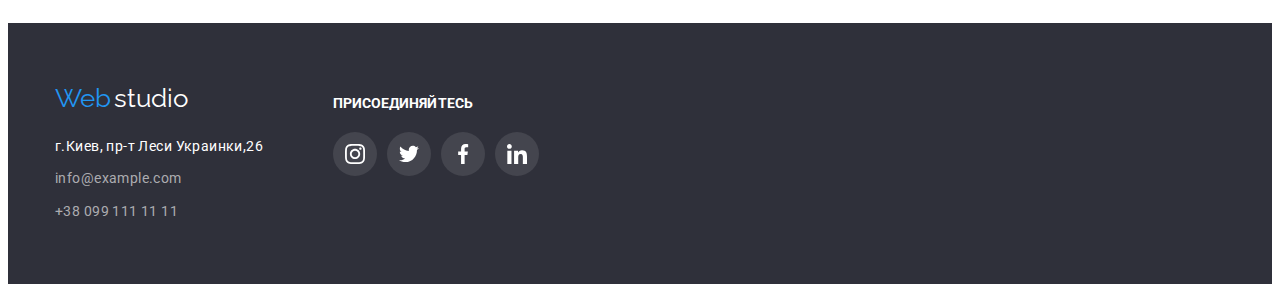
==== commit 4bac04da: "hw4" ====
--- a/portfolio.html
+++ b/portfolio.html
@@ -26,15 +26,22 @@
             </ul>
         </nav>
         <!-- Контакты -->
-        <ul class="header-contacts ul-li ">
-            <li class="contact">
-                <a class="header-contact link" href="mailto:info@devstudio.com " title="info@devstudio.com"> info@devstudio.com
-                </a>
-            </li>
-                <li class="contact">
-                    <a class="header-contact link" href="tel:+380961111111">+38 096 111 11 11</a>
+            <ul class="header-contacts ul-li">
+                <li class="contact"><a class="header-contact link" href="mailto:info@devstudio.com " title="info@devstudio.com">
+                        <svg class="header-icon" width="16px" height="12px">
+                            <use href="./images/icons.svg#icon-envelope"> </use>
+                        </svg>
+                        info@devstudio.com
+                    </a>
                 </li>
-        </ul>
+                <li class="contact"><a class="header-contact link" href="tel:+380961111111">
+                        <svg class="header-icon" width="10px" height="16px">
+                            <use href="./images/icons.svg#icon-smartphone"> </use>
+                        </svg>
+                        +38 096 111 11 11
+                    </a>
+                </li>
+            </ul>
     </div>
 </header>
 <!-- Портфолио  -->
@@ -59,7 +66,7 @@
                 <ul class="main-list ul-li">
                     <li class="main-item">
                         <a href="" class="link">
-                            <article>
+                            <article class="card-portfolio">
                                 
                                     <img src="./images/portfolio-notebook.jpg" alt="Ноутбук" width="370">
                                 
@@ -73,7 +80,7 @@
 
                     <li class="main-item">
                         <a href="" class="link">
-                            <article>
+                            <article class="card-portfolio">
                                 
                                     <img src="./images/portfolio-basket.jpg" alt="Постер игры в баскетбол" width="370">
                                 
@@ -87,7 +94,7 @@
                     </li>
                     <li class="main-item">
                         <a href="" class="link">
-                            <article>
+                            <article class="card-portfolio">
                                 
                                     <img src="./images/portfolio-logo.jpg" alt="Логотип ресторана" width="370">
                                 
@@ -102,7 +109,7 @@
                     <li class="main-item">
                         <a href="/" class="link">
 
-                            <article>
+                            <article class="card-portfolio">
                                 
                                     <img src="./images/portfolio-music.jpg" alt="Наушники" width="370">
                                 
@@ -116,7 +123,7 @@
 
                     <li class="main-item">
                         <a href="/" class="link">
-                            <article>
+                            <article class="card-portfolio">
                                 
                                     <img src="./images/portfolio-cube.jpg" alt="Коробка" width="370">
                                 
@@ -128,51 +135,51 @@
                         </a>
                     </li>
 
-                    <li class="main-item">
-                        <article>
+                    <li class="main-item">                       
+                        <a href="/" class="link">
+                            <article class="card-portfolio">
                             
                                 <img src="./images/portfolio-screen.jpg" alt="Монитор" width="370">
                             
-                            <div class="card-text" >
-                                <h2 class="title" lang="en">Inspiration has no Borders</h2>
-                                <p class="text">Веб-сайт</p>
-                            </div>
-                        </article>
-                        <a href="/" class="link">
-                        </a>
-                    </li>
-
-                    <li class="main-item">
-                        <article>
+                                <div class="card-text">
+                                    <h2 class="title" lang="en">Inspiration has no Borders</h2>
+                                    <p class="text">Веб-сайт</p>
+                                </div>
+                            </article>
+                        </a>
+                    </li>
+
+                    <li class="main-item">                     
+                        <a href="/" class="link">
+                            <article class="card-portfolio">
                             
                                 <img src="./images/portfolio-book.jpg" alt="Книга" width="370">
                             
-                            <div class="card-text" >
-                                <h2 class="title">Издание <span lang="en">Limited Edition</span></h2>
-                                <p class="text">Дизайн</p>
-                            </div>
-                        </article>
-                        <a href="/" class="link">
-                        </a>
-                    </li>
-
-                    <li class="main-item">
-                        <article>
+                                <div class="card-text">
+                                    <h2 class="title">Издание <span lang="en">Limited Edition</span></h2>
+                                    <p class="text">Дизайн</p>
+                                </div>
+                            </article>
+                        </a>
+                    </li>
+
+                    <li class="main-item">
+                        <a href="/" class="link">
+                            <article class="card-portfolio">
                             
                                 <img src="./images/portfolio-letters.jpg" alt="Бирка" width="370">
                             
-                            <div class="card-text" >
-                                <h2 class="title">Проект LAB</h2>
-                                <p class="text">Маркетинг</p>
-                            </div>
-                        </article>
-                        <a href="/" class="link">
-                        </a>
-                    </li>
-
-                    <li class="main-item">
-                        <a href="/" class="link">
-                            <article>
+                                <div class="card-text">
+                                    <h2 class="title">Проект LAB</h2>
+                                    <p class="text">Маркетинг</p>
+                                </div>
+                            </article>
+                        </a>
+                    </li>
+
+                    <li class="main-item">
+                        <a href="/" class="link">
+                            <article class="card-portfolio">
                                 
                                     <img src="./images/portfolio-business.jpg" alt="Вебсайт" width="370">
                                 
--- a/css/styles.css
+++ b/css/styles.css
@@ -98,7 +98,6 @@
   margin-top: 24px;
   margin-bottom: 25px;
   margin-right: 93px;
-  margin-left: 15px;
 }
 .header-list {
   display: flex;
@@ -113,6 +112,7 @@
 .header-contacts {
   display: flex;
   align-items: center;
+  justify-content: center;
   margin-left: auto;
 }
 
@@ -145,8 +145,13 @@
 .header-contact:focus {
   color: var(--accent-color);
 }
+/* -----------------------------------hedaer icon---------- */
+
 .header-icon {
-}
+  margin-right: 10px;
+  fill: currentColor;
+}
+
 /* ---------------------------------------------------Основной контент-- Первая секция----------- */
 .main-first-section {
   background-color: var(--black-box-color);
@@ -247,6 +252,11 @@
   border-bottom-style: solid;
 }
 
+.card-portfolio:hover,
+.card-portfolio:focus {
+  box-shadow: 0px 1px 1px rgba(0, 0, 0, 0.12), 0px 4px 4px rgba(0, 0, 0, 0.06),
+    1px 4px 6px rgba(0, 0, 0, 0.16);
+}
 /* Позиционирование главной страницы */
 /* Позиционирование main главной страницы */
 
@@ -469,6 +479,8 @@
   color: var(--white-color);
   cursor: pointer;
   font-family: inherit;
+
+  box-shadow: 0px 2px rgba(0, 0, 0, 0.12), 0px 1px rgba(0, 0, 0, 0.08), 0px 3px rgba(0, 0, 0, 0.1);
 }
 .button-item:active {
   color: var(--accent-color);
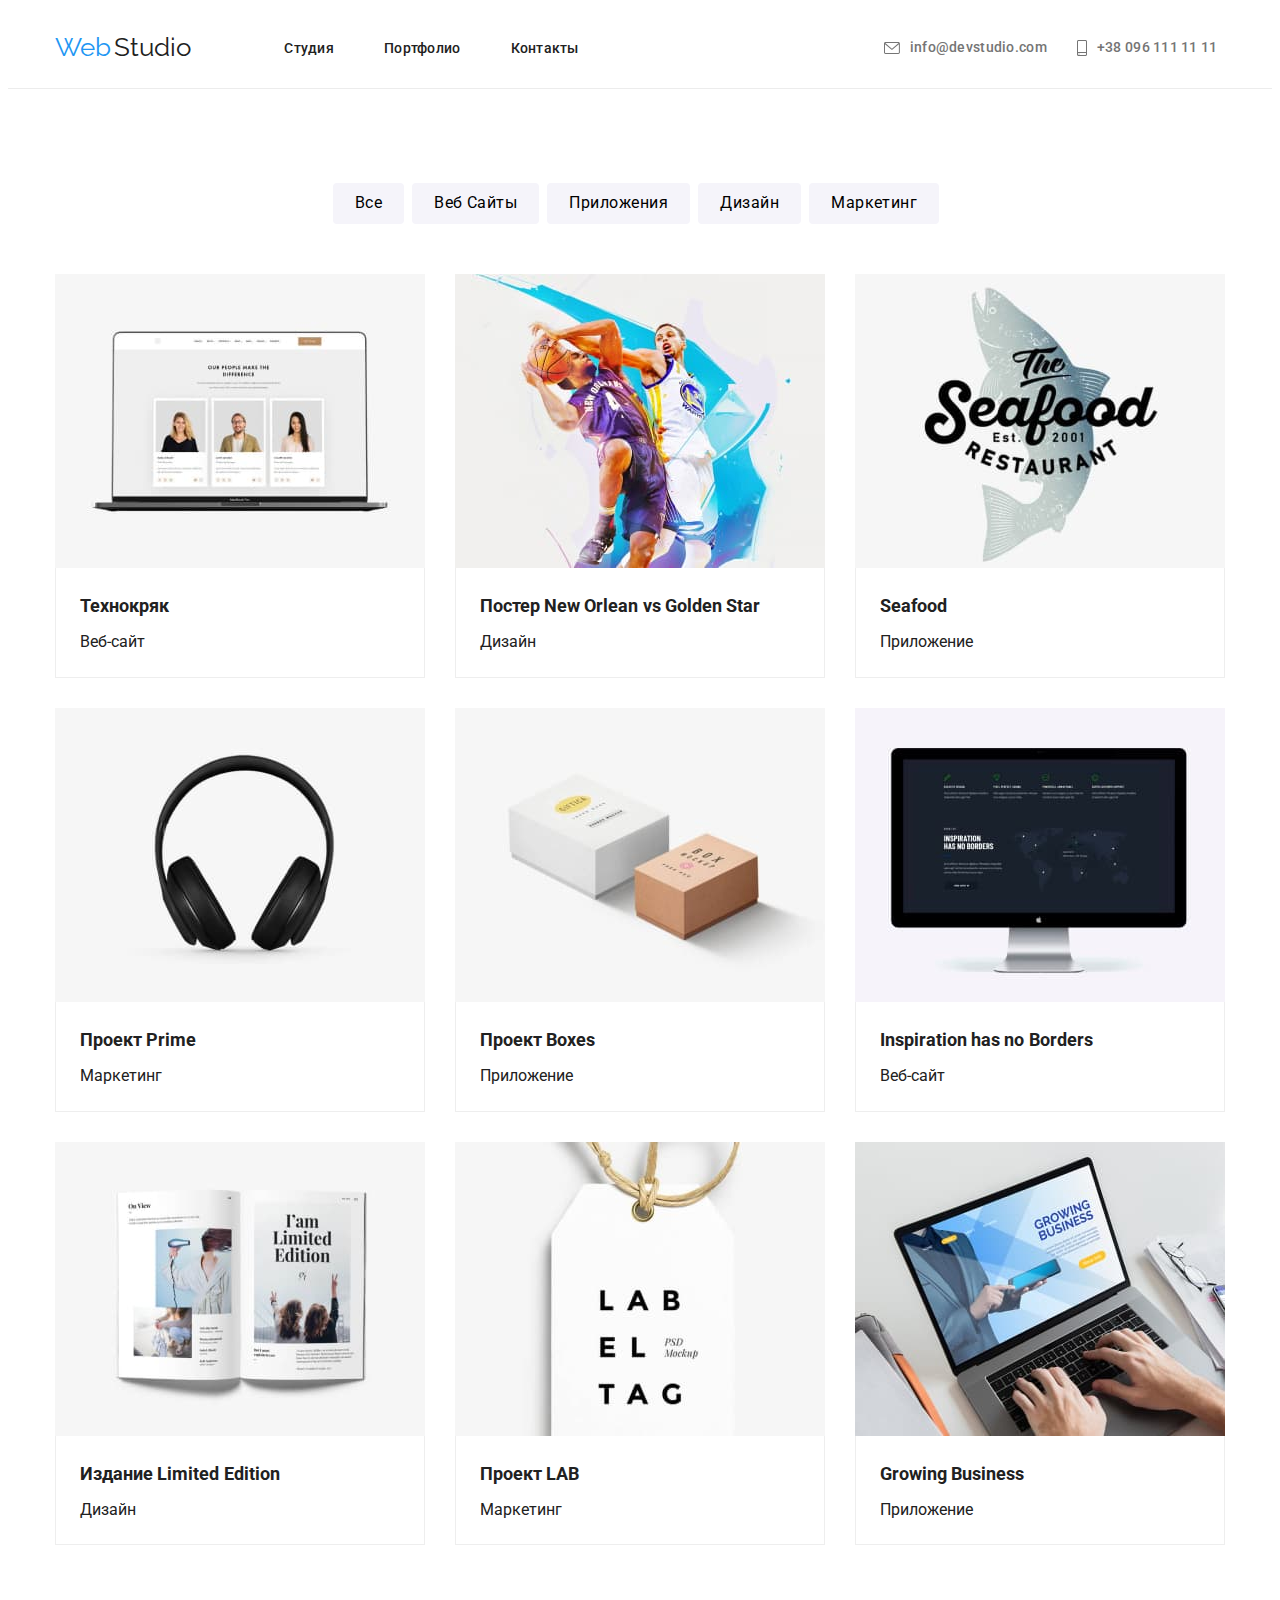
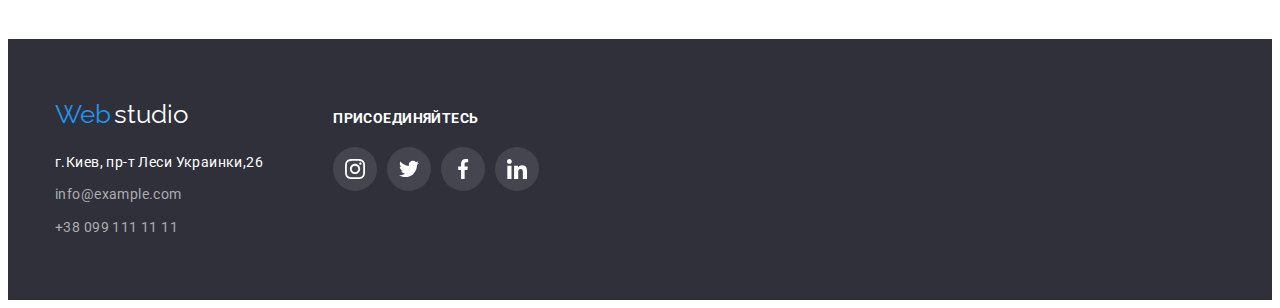
==== commit 55fee8d9: "hm4" ====
--- a/portfolio.html
+++ b/portfolio.html
@@ -18,7 +18,7 @@
     <!-- Навигация сайта -->
     <div class="header-container container">
         <nav class="nav">
-            <a href="/" class="link logo-flex"> <span class="logoweb">Web</span> <span class="logo">studio</span> </a>
+            <a href="/" class="link logo-flex"> <span class="logoweb">Web</span> <span class="logo">Studio</span> </a>
             <ul class="header-list ul-li">
                 <li class="contact"> <a href="./index.html" class="header-item link">Студия</a></li>
                 <li class="contact"> <a href="./portfolio.html" class="header-item link">Портфолио</a></li>
@@ -27,14 +27,14 @@
         </nav>
         <!-- Контакты -->
             <ul class="header-contacts ul-li">
-                <li class="contact"><a class="header-contact link" href="mailto:info@devstudio.com " title="info@devstudio.com">
+                <li class="contact-item"><a class="header-contact link" href="mailto:info@devstudio.com " title="info@devstudio.com">
                         <svg class="header-icon" width="16px" height="12px">
                             <use href="./images/icons.svg#icon-envelope"> </use>
                         </svg>
                         info@devstudio.com
                     </a>
                 </li>
-                <li class="contact"><a class="header-contact link" href="tel:+380961111111">
+                <li class="contact-item"><a class="header-contact link" href="tel:+380961111111">
                         <svg class="header-icon" width="10px" height="16px">
                             <use href="./images/icons.svg#icon-smartphone"> </use>
                         </svg>
@@ -197,6 +197,7 @@
 
 
 <!-- footer -->
+    <!-- footer -->
     <footer class="footer">
         <div class="container footer-main-container">
             <div class="footer-left">
@@ -220,7 +221,7 @@
     
             <!--  ------------------------------------Правая часть футер--------------- -->
             <div class="footer-right">
-                <h class="footer-card-title">Присоединяйтесь</h>
+                <h3 class="footer-card-title">Присоединяйтесь</h3>
                 <ul class="footer-card-list ul-li">
                     <li class="footer-card-item">
                         <a href="" class="footer-card-link">
--- a/css/styles.css
+++ b/css/styles.css
@@ -62,7 +62,6 @@
   border-bottom-width: 1px;
   border-bottom-style: solid;
 
-  width: 1600px;
   height: auto;
 
   display: flex;
@@ -80,6 +79,7 @@
 .nav {
   display: flex;
   align-items: center;
+  margin-right: 305px;
 }
 /* ------------------------Логотип header----------  */
 .logoweb {
@@ -95,12 +95,14 @@
   line-height: 1.2;
 }
 .logo-flex {
-  margin-top: 24px;
-  margin-bottom: 25px;
+  padding-top: 24px;
+  padding-bottom: 25px;
   margin-right: 93px;
+  display: block;
 }
 .header-list {
   display: flex;
+  align-items: center;
 }
 .contact {
   margin-right: 50px;
@@ -108,30 +110,34 @@
 .contact:last-child {
   margin-right: 0;
 }
+.contact-item {
+  margin-right: 30px;
+}
+.contact-item:last-child {
+  margin-right: 0;
+}
 
 .header-contacts {
   display: flex;
   align-items: center;
-  justify-content: center;
-  margin-left: auto;
 }
 
 .header-contact {
   font-style: normal;
   font-weight: 500;
   line-height: 1.7;
-  letter-spacing: 2%;
+  letter-spacing: 0.02em;
   color: var(--primary-white-color);
+
+  display: flex;
+  align-items: center;
 }
 .header-item {
   font-style: normal;
   font-weight: 500;
   line-height: 1.14;
-  letter-spacing: 2%;
+  letter-spacing: 0.02em;
   color: var(--title-text-color);
-  display: inline block;
-
-  margin-right: 50px;
 }
 .header-item:hover,
 .header-item:focus {
@@ -155,12 +161,14 @@
 /* ---------------------------------------------------Основной контент-- Первая секция----------- */
 .main-first-section {
   background-color: var(--black-box-color);
-
-  background-image: linear-gradient(0deg, rgba(0, 0, 0, 0.2), rgba(0, 0, 0, 0.2)),
+  max-width: 1600px;
+  height: 600px;
+  margin: 0 auto;
+
+  background-image: linear-gradient(rgba(47, 48, 58, 0.4), rgba(47, 48, 58, 0.4)),
     url(../images/hero.png);
   background-repeat: no-repeat;
   background-position: center;
-  background-size: 1600px auto;
 
   flex-grow: 1;
   align-items: center;
@@ -213,7 +221,7 @@
 .button-list {
   display: flex;
 
-  margin-bottom: 34px;
+  margin-bottom: 50px;
   justify-content: center;
 }
 .button-item {
@@ -486,7 +494,7 @@
   color: var(--accent-color);
 }
 
-/* ---------------------------------------Шрифты основного контента портфолио------------------------ */
+/* -------------------------------------Шрифты основного контента портфолио------------------------ */
 .title {
   font-weight: 700;
   font-size: 18px;
@@ -515,15 +523,14 @@
   line-height: 1.2;
 }
 .logo-footer {
+  display: block;
+  margin-bottom: 20px;
 }
 .footer-item {
   margin-bottom: 9px;
 }
 .footer-item:last-child {
   margin-bottom: 0;
-}
-.footer-item:first-child {
-  margin-top: 20px;
 }
 
 /* -----------------------------Контактные данные футер-------------------------*/
@@ -542,36 +549,35 @@
 .adress {
   color: var(--white-color);
 }
+.footer-left {
+  margin-right: 70px;
+}
 /* -----------------------------footer правая часть---------------------------------- */
 .footer-main-container {
   display: flex;
+  align-items: baseline;
 }
 .footer-right {
-  margin-left: 70px;
-  margin-top: 12px;
+  display: block;
+  align-items: baseline;
 }
 .footer-card-title {
   color: #ffffff;
   font-weight: 700;
-  line-height: 1.1;
+  line-height: 1.14;
+  letter-spacing: 0.03em;
   font-size: 14px;
   text-transform: uppercase;
 
   color: #ffffff;
-}
-.footer-card-title {
-  font-weight: 700;
-  font-size: 14px;
-  line-height: 1.2;
-
-  text-align: center;
-  justify-content: center;
-}
+
+  margin-bottom: 20px;
+}
+
 .footer-card-list {
   display: flex;
   justify-content: left;
   align-items: center;
-  margin-top: 20px;
 }
 .footer-card-item {
   width: 44px;
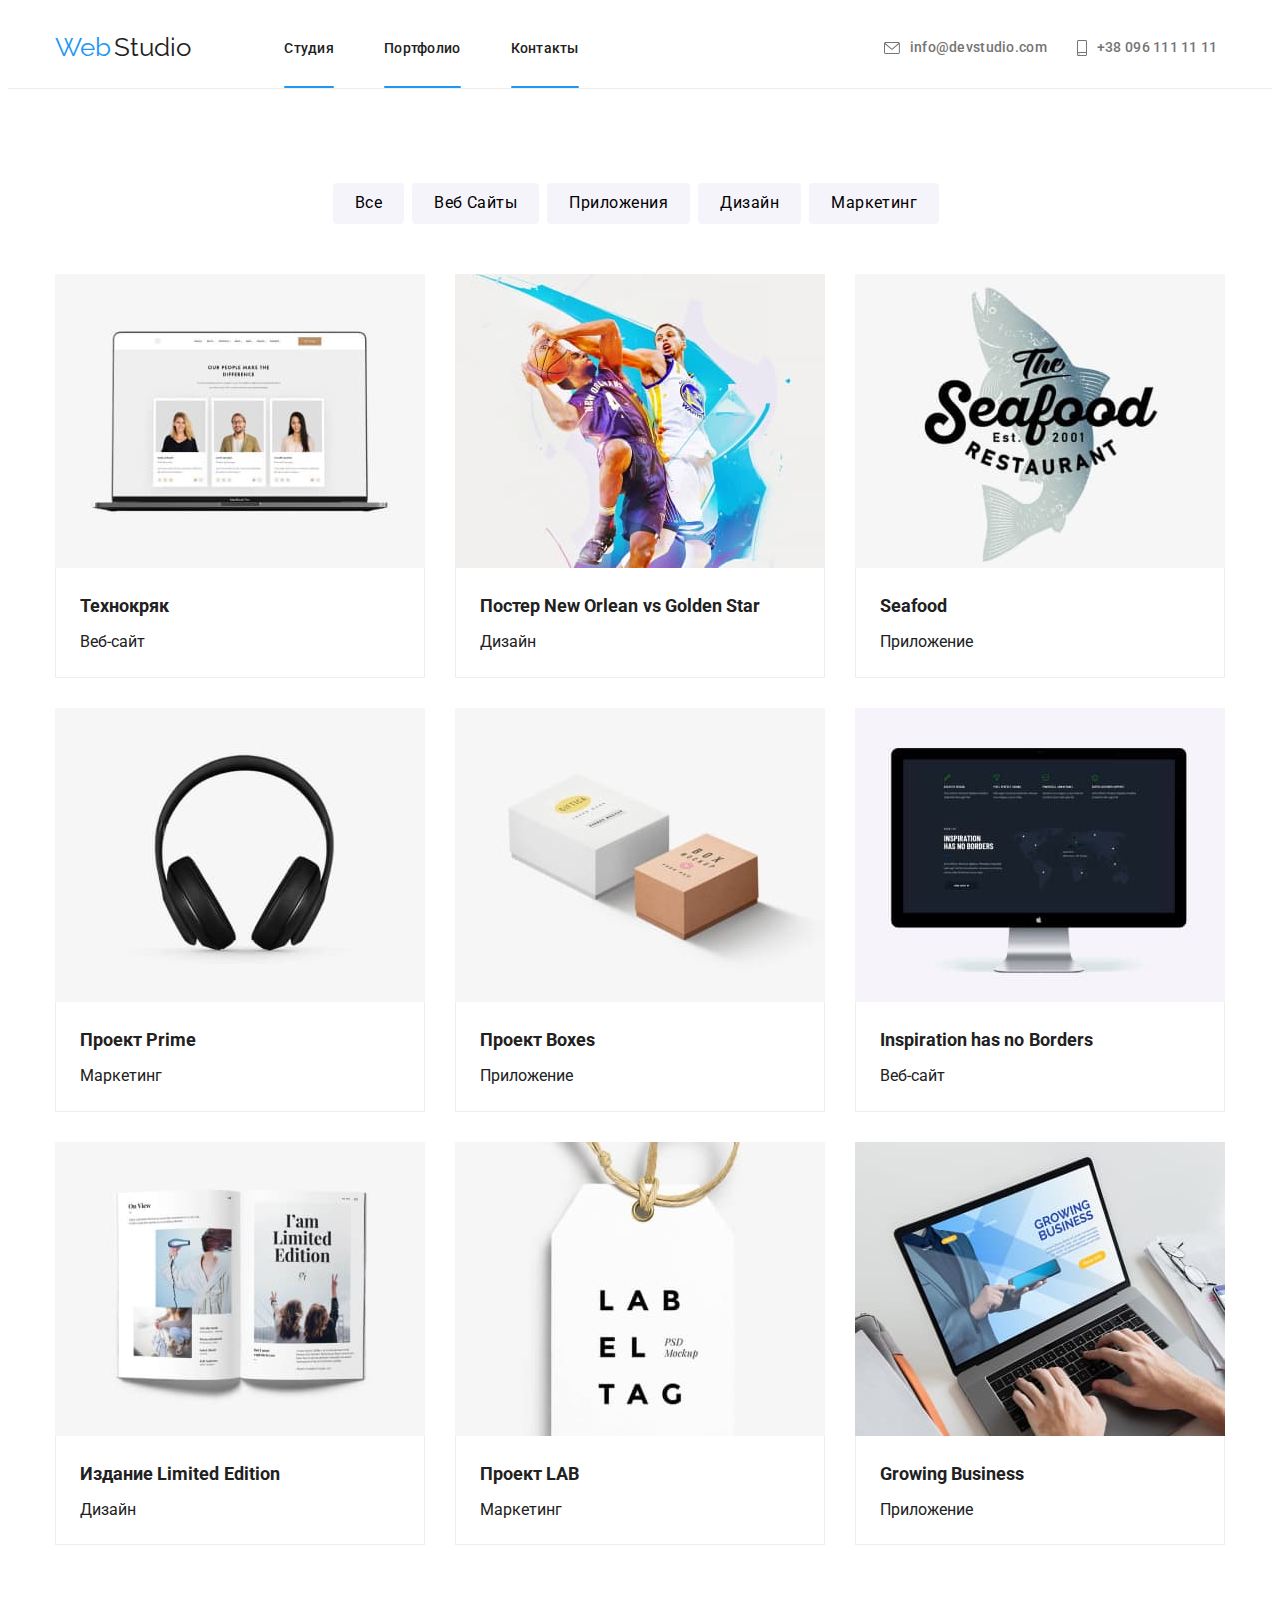
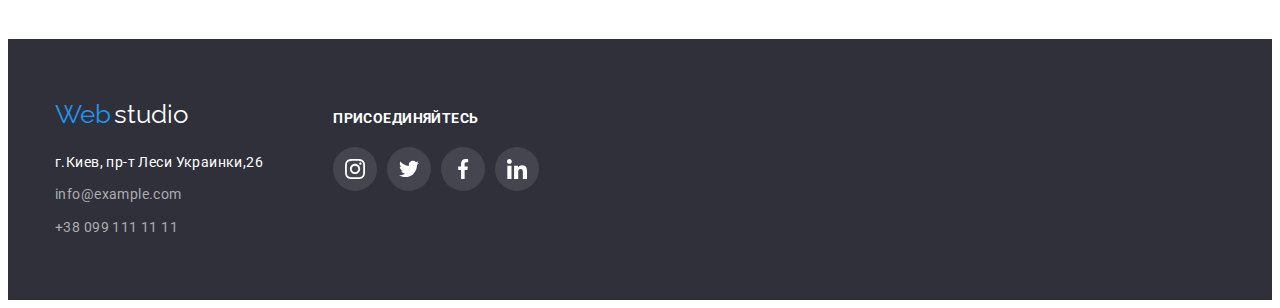
==== commit aa1b131e: "hw5" ====
--- a/portfolio.html
+++ b/portfolio.html
@@ -20,9 +20,9 @@
         <nav class="nav">
             <a href="/" class="link logo-flex"> <span class="logoweb">Web</span> <span class="logo">Studio</span> </a>
             <ul class="header-list ul-li">
-                <li class="contact"> <a href="./index.html" class="header-item link">Студия</a></li>
-                <li class="contact"> <a href="./portfolio.html" class="header-item link">Портфолио</a></li>
-                <li class="contact"> <a href="/" class="header-item link">Контакты</a></li>
+                <li class="contact"> <a href="./index.html" class="header-item link current">Студия</a></li>
+                <li class="contact"> <a href="./portfolio.html" class="header-item link current">Портфолио</a></li>
+                <li class="contact"> <a href="/" class="header-item link current">Контакты</a></li>
             </ul>
         </nav>
         <!-- Контакты -->
@@ -67,9 +67,14 @@
                     <li class="main-item">
                         <a href="" class="link">
                             <article class="card-portfolio">
-                                
+                                <div class="text-img-wrap">
                                     <img src="./images/portfolio-notebook.jpg" alt="Ноутбук" width="370">
-                                
+                                    <p class="text-img">
+                                        Технокряк это современная площадка распространения коронавируса. Компании используют эту платформу для цифрового
+                                        шпионажа и атак на защищённые сервера конкурентов.
+                                    </p>
+                                </div>
+
                                 <div class="card-text" >
                                     <h2 class="title">Технокряк</h2>
                                     <p class="text">Веб-сайт</p>
--- a/css/styles.css
+++ b/css/styles.css
@@ -138,7 +138,21 @@
   line-height: 1.14;
   letter-spacing: 0.02em;
   color: var(--title-text-color);
-}
+
+  position: relative;
+}
+.header-item::after {
+  content: '';
+  width: 100%;
+  height: 2px;
+  border-radius: 2px;
+
+  position: absolute;
+  left: 0;
+  bottom: -32px;
+  background-color: var(--accent-color);
+}
+
 .header-item:hover,
 .header-item:focus {
   font-weight: 500;
@@ -265,8 +279,29 @@
   box-shadow: 0px 1px 1px rgba(0, 0, 0, 0.12), 0px 4px 4px rgba(0, 0, 0, 0.06),
     1px 4px 6px rgba(0, 0, 0, 0.16);
 }
-/* Позиционирование главной страницы */
-/* Позиционирование main главной страницы */
+/* -------------Text on IMG--------------- */
+.text-img-wrap {
+  position: relative;
+  overflow: hidden;
+}
+.text-img {
+  font-size: 18px;
+  line-height: 1.5;
+  color: var(--white-color);
+  background-color: rgba(33, 150, 243, 0.9);
+
+  padding: 63px 24px;
+
+  position: absolute;
+  top: 0;
+  left: 0;
+  height: 100%;
+  transform: translateY(100%);
+  transition: transform 250ms linear;
+}
+.main-item:hover .text-img {
+  transform: translateY(0);
+}
 
 .main-second-section {
   margin: 0 auto;
@@ -318,6 +353,27 @@
 .main-third-item {
   width: calc(100% / 3 - 30);
   margin-right: 30px;
+
+  position: relative;
+}
+.card-label-text {
+  color: #ffffff;
+  font-weight: 700;
+  line-height: 1.14;
+  letter-spacing: 0.03em;
+  font-size: 14px;
+  text-transform: uppercase;
+}
+.card-label {
+  position: absolute;
+  bottom: 0px;
+
+  width: 370px;
+  height: 70px;
+  background-color: rgba(47, 48, 58, 0.8);
+  text-align: center;
+
+  padding-top: 27px;
 }
 /* ----------------------------------------------------------Секция наша команда --------------*/
 .team-section {
@@ -627,3 +683,44 @@
 .main-card-item + .main-card-item {
   margin-left: 30px;
 }
+/* Modal */
+.backdrop {
+  width: 100vw;
+  height: 100vh;
+  position: fixed;
+  top: 0;
+
+  background-color: rgba(0, 0, 0, 0.1);
+}
+.modal {
+  width: 528px;
+  min-height: 581px;
+  border-radius: 4px;
+  background-color: var(--white-color);
+  position: absolute;
+  top: 50%;
+  left: 50%;
+  transform: translate(-50%, -50%);
+}
+.modal-close {
+  width: 30px;
+  height: 30px;
+  border-radius: 50%;
+  border: 1px solid rgba(0, 0, 0, 0.1);
+  background-color: var(--white-color);
+
+  position: absolute;
+  top: 8px;
+  right: 8px;
+
+  display: flex;
+  align-items: center;
+  justify-content: center;
+
+  color: #212121;
+}
+.is-hidden {
+  opacity: 0;
+  pointer-events: none;
+  visibility: hidden;
+}
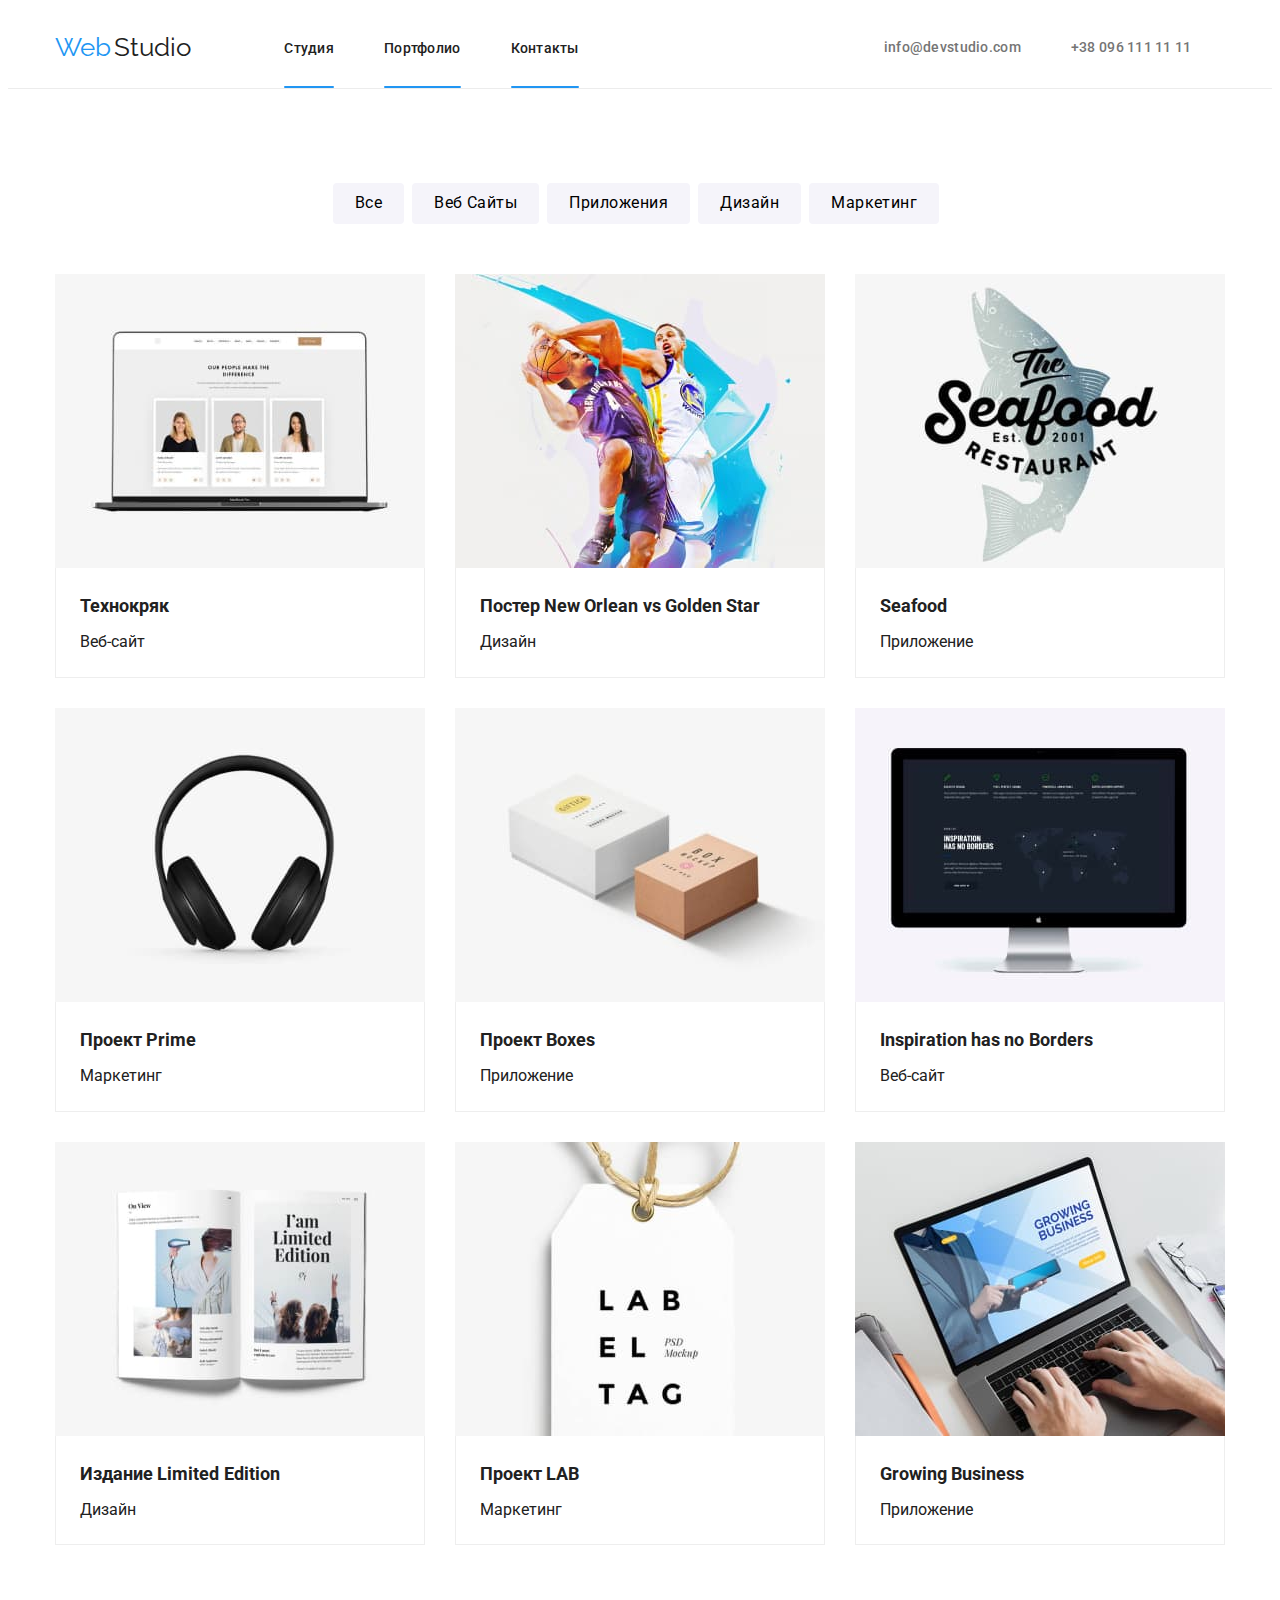
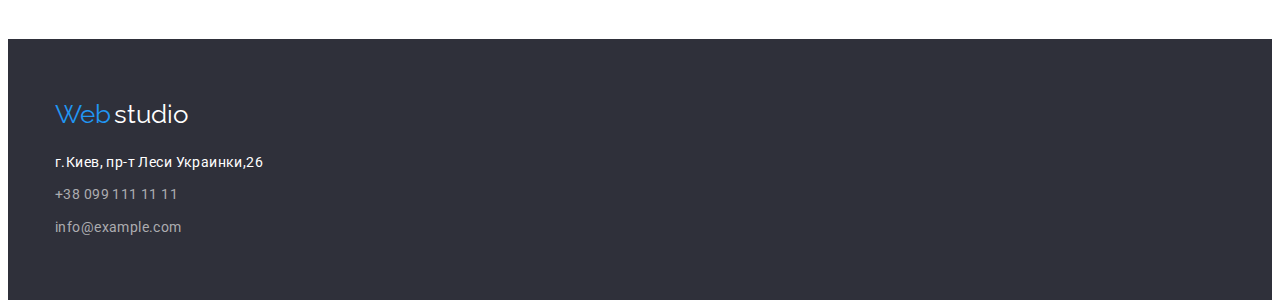
==== commit e28dbf78: "hw5" ====
--- a/portfolio.html
+++ b/portfolio.html
@@ -20,28 +20,17 @@
         <nav class="nav">
             <a href="/" class="link logo-flex"> <span class="logoweb">Web</span> <span class="logo">Studio</span> </a>
             <ul class="header-list ul-li">
-                <li class="contact"> <a href="./index.html" class="header-item link current">Студия</a></li>
-                <li class="contact"> <a href="./portfolio.html" class="header-item link current">Портфолио</a></li>
-                <li class="contact"> <a href="/" class="header-item link current">Контакты</a></li>
+                <li class="contact"> <a href="./index.html" class="header-item link">Студия</a></li>
+                <li class="contact"> <a href="./portfolio.html" class="header-item link">Портфолио</a></li>
+                <li class="contact"> <a href="/" class="header-item link">Контакты</a></li>
             </ul>
         </nav>
         <!-- Контакты -->
-            <ul class="header-contacts ul-li">
-                <li class="contact-item"><a class="header-contact link" href="mailto:info@devstudio.com " title="info@devstudio.com">
-                        <svg class="header-icon" width="16px" height="12px">
-                            <use href="./images/icons.svg#icon-envelope"> </use>
-                        </svg>
-                        info@devstudio.com
-                    </a>
-                </li>
-                <li class="contact-item"><a class="header-contact link" href="tel:+380961111111">
-                        <svg class="header-icon" width="10px" height="16px">
-                            <use href="./images/icons.svg#icon-smartphone"> </use>
-                        </svg>
-                        +38 096 111 11 11
-                    </a>
-                </li>
-            </ul>
+        <ul class="header-contacts ul-li ">
+            <li class="contact"><a class="header-contact link" href="mailto:info@devstudio.com " title="info@devstudio.com"> info@devstudio.com
+                </a></li>
+                <li class="contact"><a class="header-contact link" href="tel:+380961111111">+38 096 111 11 11</a></li>
+        </ul>
     </div>
 </header>
 <!-- Портфолио  -->
@@ -66,15 +55,10 @@
                 <ul class="main-list ul-li">
                     <li class="main-item">
                         <a href="" class="link">
-                            <article class="card-portfolio">
-                                <div class="text-img-wrap">
+                            <article>
+                                
                                     <img src="./images/portfolio-notebook.jpg" alt="Ноутбук" width="370">
-                                    <p class="text-img">
-                                        Технокряк это современная площадка распространения коронавируса. Компании используют эту платформу для цифрового
-                                        шпионажа и атак на защищённые сервера конкурентов.
-                                    </p>
-                                </div>
-
+                                
                                 <div class="card-text" >
                                     <h2 class="title">Технокряк</h2>
                                     <p class="text">Веб-сайт</p>
@@ -85,7 +69,7 @@
 
                     <li class="main-item">
                         <a href="" class="link">
-                            <article class="card-portfolio">
+                            <article>
                                 
                                     <img src="./images/portfolio-basket.jpg" alt="Постер игры в баскетбол" width="370">
                                 
@@ -99,7 +83,7 @@
                     </li>
                     <li class="main-item">
                         <a href="" class="link">
-                            <article class="card-portfolio">
+                            <article>
                                 
                                     <img src="./images/portfolio-logo.jpg" alt="Логотип ресторана" width="370">
                                 
@@ -114,7 +98,7 @@
                     <li class="main-item">
                         <a href="/" class="link">
 
-                            <article class="card-portfolio">
+                            <article>
                                 
                                     <img src="./images/portfolio-music.jpg" alt="Наушники" width="370">
                                 
@@ -128,7 +112,7 @@
 
                     <li class="main-item">
                         <a href="/" class="link">
-                            <article class="card-portfolio">
+                            <article>
                                 
                                     <img src="./images/portfolio-cube.jpg" alt="Коробка" width="370">
                                 
@@ -140,51 +124,51 @@
                         </a>
                     </li>
 
-                    <li class="main-item">                       
-                        <a href="/" class="link">
-                            <article class="card-portfolio">
+                    <li class="main-item">
+                        <article>
                             
                                 <img src="./images/portfolio-screen.jpg" alt="Монитор" width="370">
                             
-                                <div class="card-text">
-                                    <h2 class="title" lang="en">Inspiration has no Borders</h2>
-                                    <p class="text">Веб-сайт</p>
-                                </div>
-                            </article>
-                        </a>
-                    </li>
-
-                    <li class="main-item">                     
-                        <a href="/" class="link">
-                            <article class="card-portfolio">
+                            <div class="card-text" >
+                                <h2 class="title" lang="en">Inspiration has no Borders</h2>
+                                <p class="text">Веб-сайт</p>
+                            </div>
+                        </article>
+                        <a href="/" class="link">
+                        </a>
+                    </li>
+
+                    <li class="main-item">
+                        <article>
                             
                                 <img src="./images/portfolio-book.jpg" alt="Книга" width="370">
                             
-                                <div class="card-text">
-                                    <h2 class="title">Издание <span lang="en">Limited Edition</span></h2>
-                                    <p class="text">Дизайн</p>
-                                </div>
-                            </article>
-                        </a>
-                    </li>
-
-                    <li class="main-item">
-                        <a href="/" class="link">
-                            <article class="card-portfolio">
+                            <div class="card-text" >
+                                <h2 class="title">Издание <span lang="en">Limited Edition</span></h2>
+                                <p class="text">Дизайн</p>
+                            </div>
+                        </article>
+                        <a href="/" class="link">
+                        </a>
+                    </li>
+
+                    <li class="main-item">
+                        <article>
                             
                                 <img src="./images/portfolio-letters.jpg" alt="Бирка" width="370">
                             
-                                <div class="card-text">
-                                    <h2 class="title">Проект LAB</h2>
-                                    <p class="text">Маркетинг</p>
-                                </div>
-                            </article>
-                        </a>
-                    </li>
-
-                    <li class="main-item">
-                        <a href="/" class="link">
-                            <article class="card-portfolio">
+                            <div class="card-text" >
+                                <h2 class="title">Проект LAB</h2>
+                                <p class="text">Маркетинг</p>
+                            </div>
+                        </article>
+                        <a href="/" class="link">
+                        </a>
+                    </li>
+
+                    <li class="main-item">
+                        <a href="/" class="link">
+                            <article>
                                 
                                     <img src="./images/portfolio-business.jpg" alt="Вебсайт" width="370">
                                 
@@ -202,83 +186,18 @@
 
 
 <!-- footer -->
-    <!-- footer -->
-    <footer class="footer">
-        <div class="container footer-main-container">
-            <div class="footer-left">
-                <a href="/" class="logo-footer link"> <span class="logoweb">Web</span> <span
-                        class="footer-logo">studio</span>
-                </a>
-    
-                <address class="address-section">
-                    <ul class="footer-list ul-li">
-                        <li class="footer-item"><a href="/" class="footer-contact adress link"> г.Киев, пр-т Леси
-                                Украинки,26 </a></li>
-                        <li class="footer-item"><a href="mailto:info@example.com" title="info@example.com"
-                                class="footer-contact link">info@example.com</a></li>
-                        <li class="footer-item"><a href="tel:+380991111111" class="footer-contact link">+38 099 111 11
-                                11</a></li>
-    
-                    </ul>
-                </address>
-            </div>
-    
-    
-            <!--  ------------------------------------Правая часть футер--------------- -->
-            <div class="footer-right">
-                <h3 class="footer-card-title">Присоединяйтесь</h3>
-                <ul class="footer-card-list ul-li">
-                    <li class="footer-card-item">
-                        <a href="" class="footer-card-link">
-                            <svg class="footer-card-icon" width="20px" height="20px">
-                                <use href="./images/icons.svg#icon-instagram">
-    
-                                </use>
-                            </svg>
-    
-                        </a>
-    
-                    </li>
-                    <li class="footer-card-item">
-                        <a href="" class="footer-card-link">
-                            <svg class="footer-card-icon" width="20px" height="20px">
-                                <use href="./images/icons.svg#icon-twitter">
-    
-                                </use>
-                            </svg>
-    
-                        </a>
-    
-                    </li>
-                    <li class="footer-card-item">
-                        <a href="" class="footer-card-link">
-                            <svg class="footer-card-icon" width="20px" height="20px">
-                                <use href="./images/icons.svg#icon-facebook">
-    
-                                </use>
-                            </svg>
-    
-                        </a>
-    
-                    </li>
-                    <li class="footer-card-item">
-                        <a href="" class="footer-card-link">
-                            <svg class="footer-card-icon" width="20" height="20px">
-                                <use href="./images/icons.svg#icon-linkedin">
-    
-                                </use>
-                            </svg>
-    
-                        </a>
-    
-                    </li>
-    
-                </ul>
-            </div>
-    
-    
-        </div>
-    
-    </footer>
+<footer class="footer">
+    <div class="container">
+        <a href="/" class="logo-footer link"> <span class="logoweb">Web</span> <span class="footer-logo">studio</span> </a>
+        <address class="address-section">
+            <ul class="footer-list ul-li">
+                <li class="footer-item"><a href="/" class="footer-contact adress link"> г.Киев, пр-т Леси Украинки,26 </a></li>
+                <li class="footer-item"><a href="tel:+380991111111" class="footer-contact link">+38 099 111 11 11</a></li>
+                <li class="footer-item"><a href="mailto:info@example.com" title="info@example.com" class="footer-contact link"> info@example.com
+                    </a></li>
+            </ul>
+        </address>
+    </div>
+</footer>
 </body>
 </html> --- a/css/styles.css
+++ b/css/styles.css
@@ -716,8 +716,6 @@
   display: flex;
   align-items: center;
   justify-content: center;
-
-  color: #212121;
 }
 .is-hidden {
   opacity: 0;
